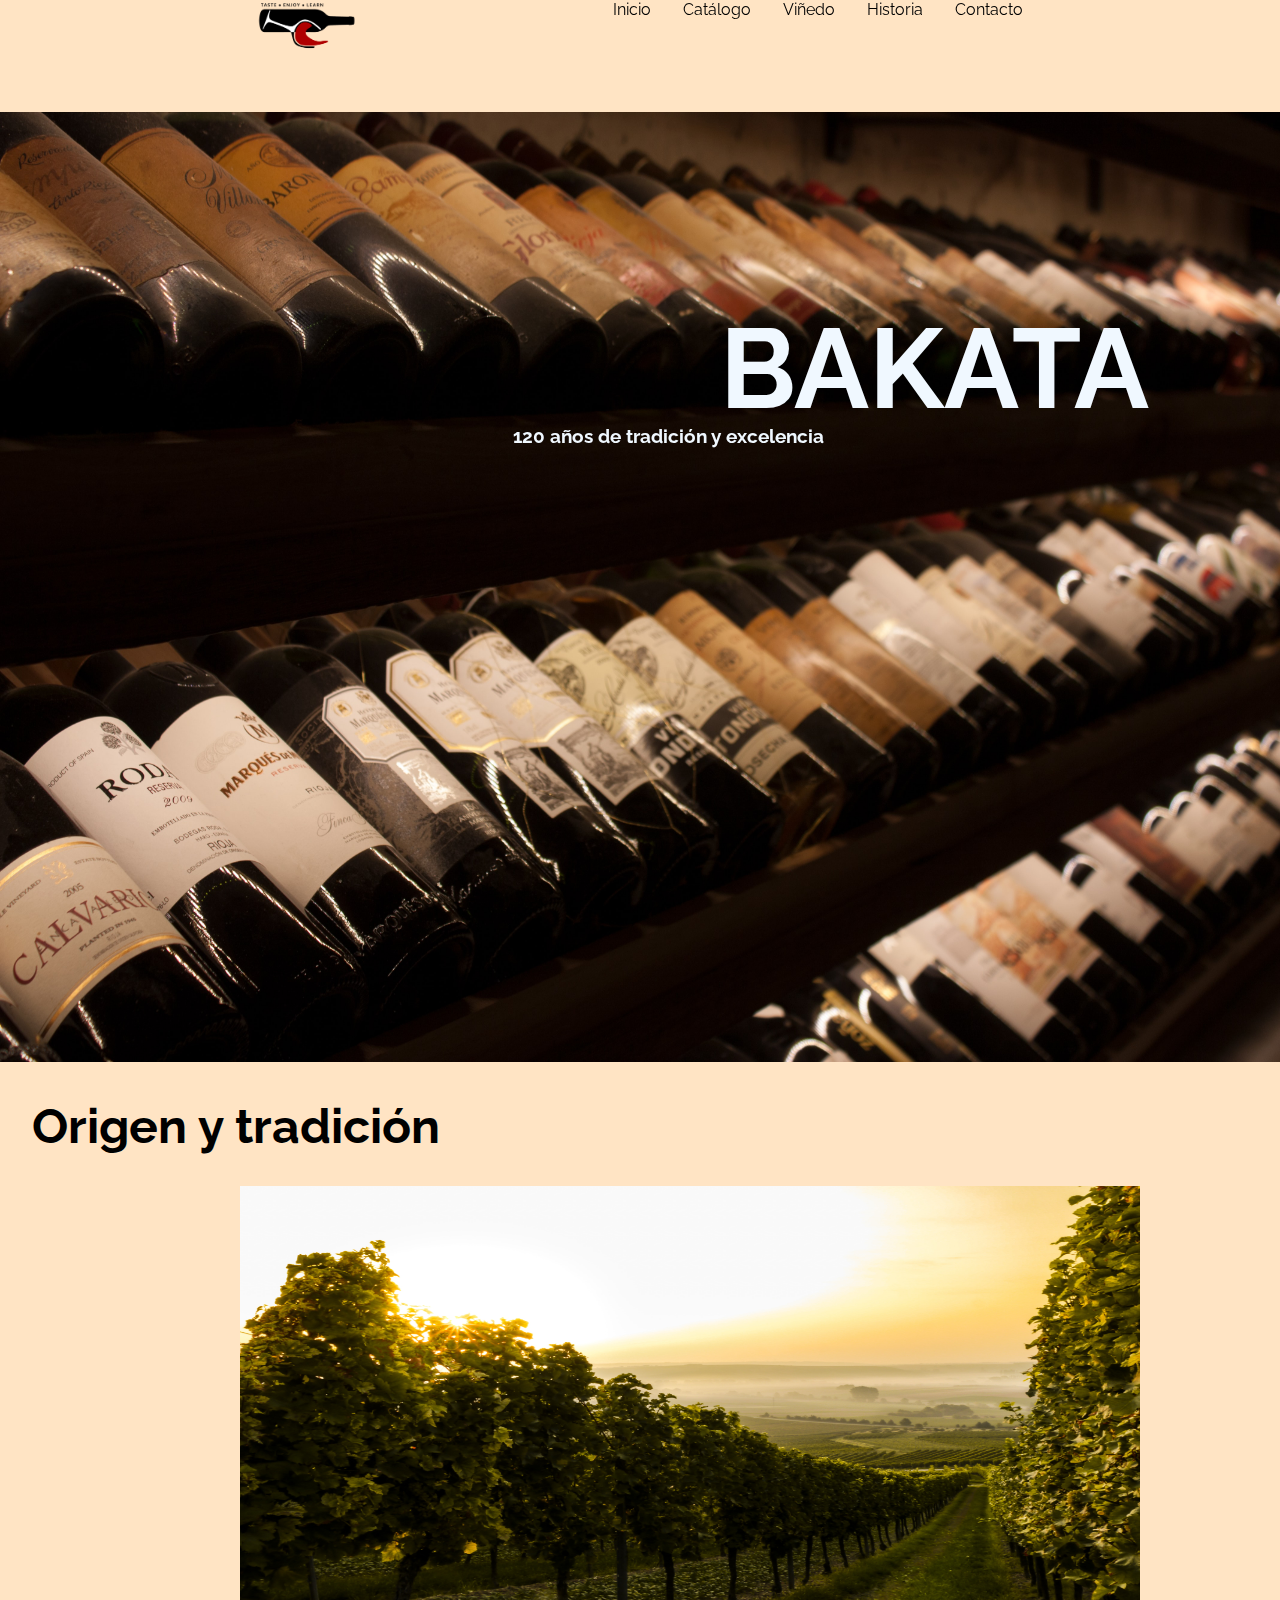
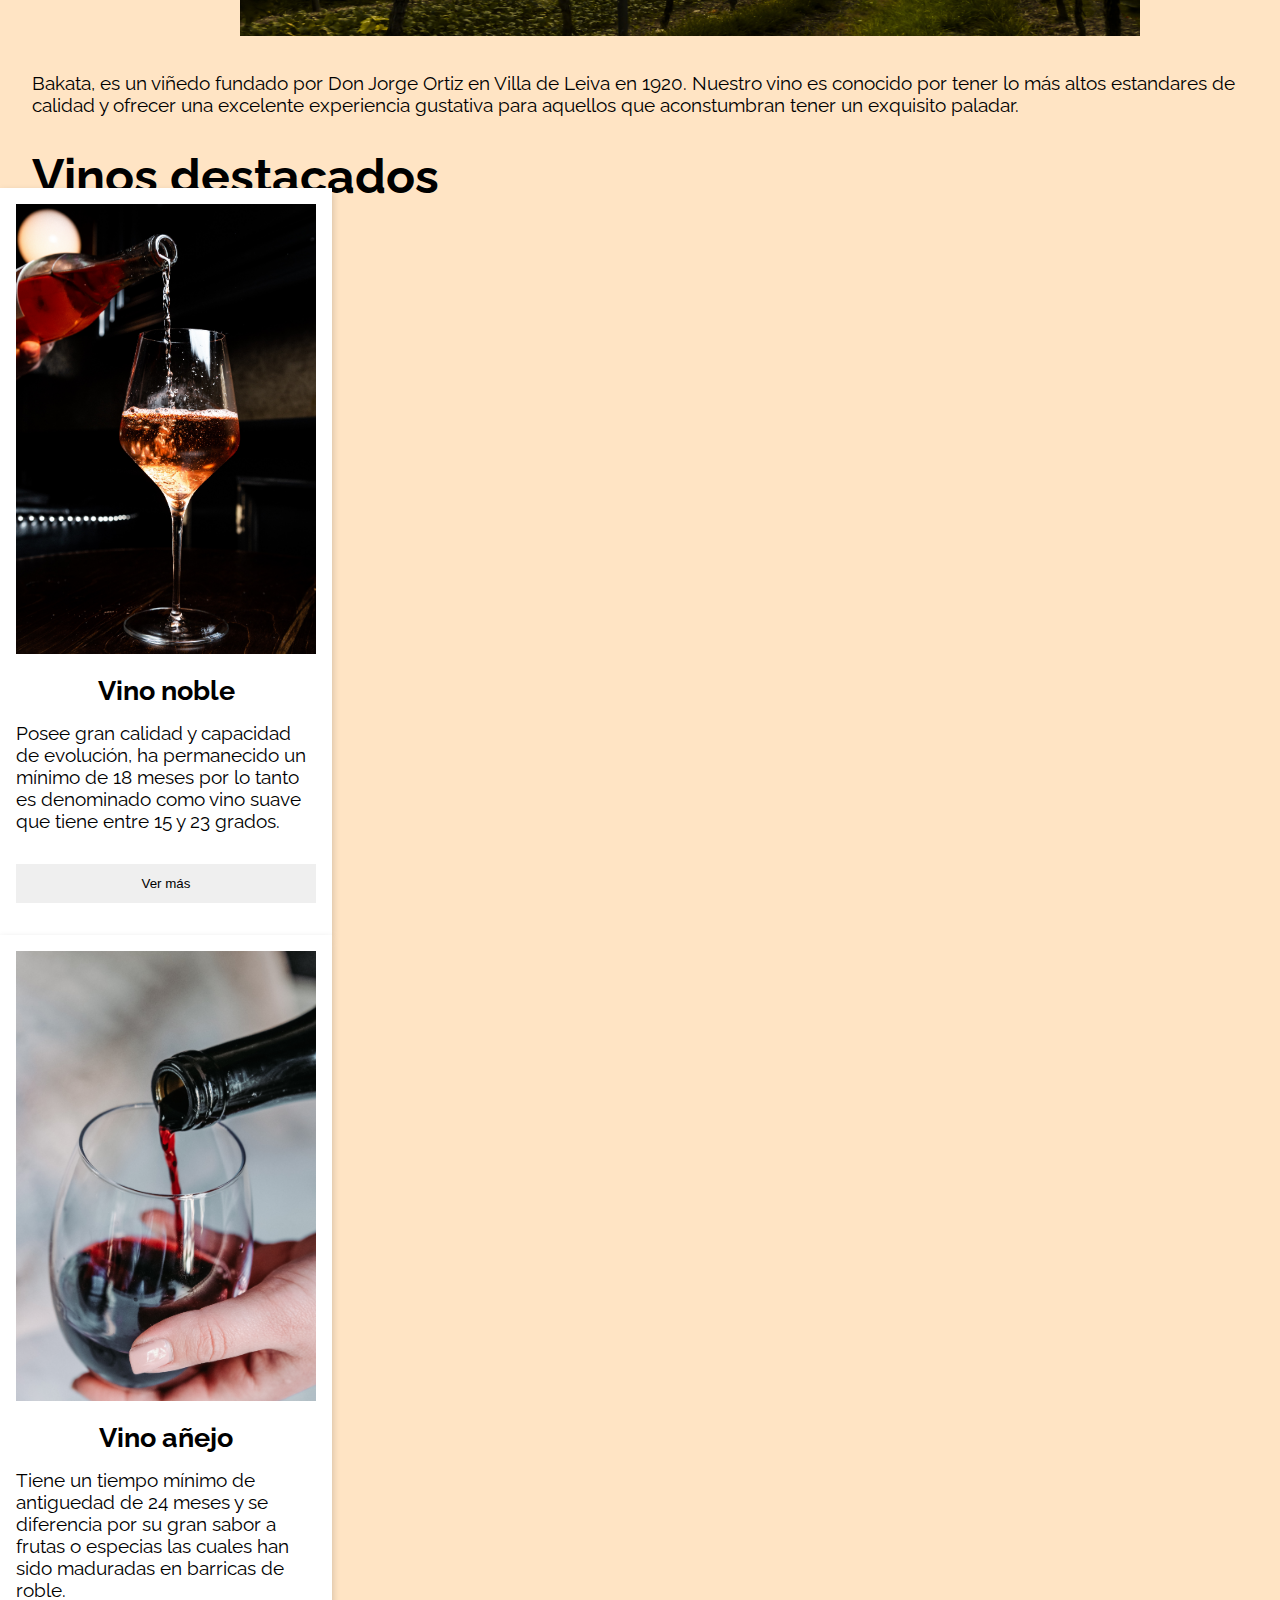
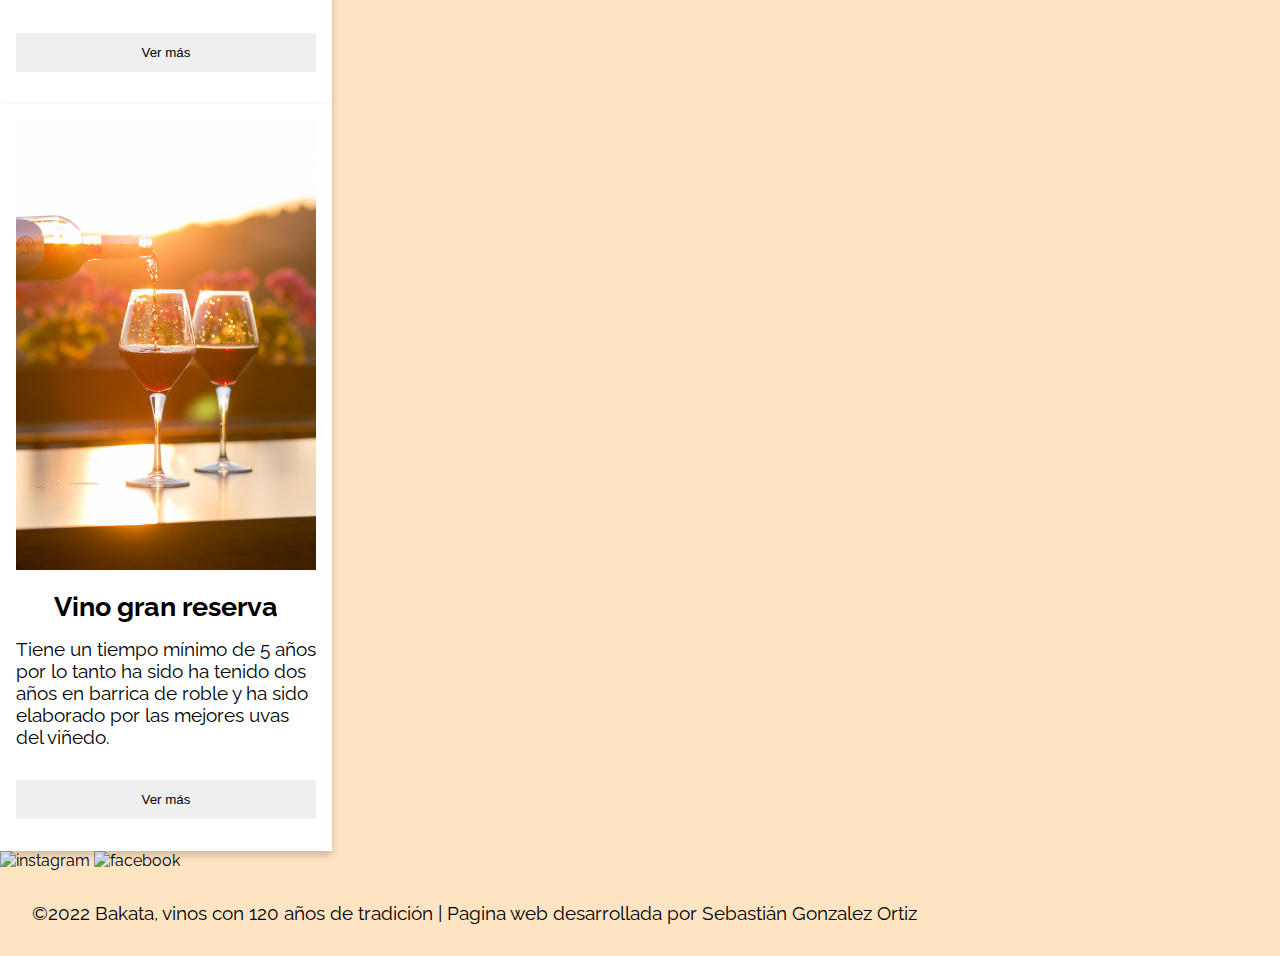
==== index.html @ 018863d0 "agregue todos los archivos a git" ====
<!DOCTYPE html>
<html lang="en">
<head>
    <meta charset="UTF-8">
    <meta http-equiv="X-UA-Compatible" content="IE=edge">
    <meta name="viewport" content="width=device-width, initial-scale=1.0">
   
    <!--icono en pestaña-->
    <link rel="shortcut icon" href="img/avataaars.png" type="image/x-icon">
    <!--Tipografía preterminada-->
    <link rel="preconnect" href="https://fonts.googleapis.com"><link rel="preconnect" href="https://fonts.gstatic.com" crossorigin>
    <link href="https://fonts.googleapis.com/css2?family=Raleway&display=swap" rel="stylesheet">
    <!--conf de css en sitio web-->
    <link rel="stylesheet" href="css/styles.css">
    <title>Vinos</title>

</head>

<body> <!--contenido de la web-->
    <header> 
        <a href="index.html">
            <img class="logo" src="img/logo.png" alt="Logo del vino bakata">
        </a>
        <nav> <!--menú de navegación-->
            <ul class="menu__nav">
                <li>
                    <a href="index.html">Inicio</a>
                </li>
                <li>
                    <a href="pages/catalogo.html">Catálogo</a>
                </li>
                <li>
                    <a href="pages/vinedo.html">Viñedo</a>
                </li>
                <li>
                    <a href="pages/historia.html">Historia</a>
                </li>
                <li>
                    <a href="pages/contacto.html">Contacto</a>
                </li>
            </ul>
        </nav>
    </header>

<main>
    <section class="hero"> <!--section hero-->
        <h1 class="hero__titulo">BAKATA</h1>
        <h3 class="hero__sub">120 años de tradición y excelencia</h3>    
        <img class="hero__img" src="img/1.bienvenidos.jpg" alt="foto de un vino de reserva">
    </section>
    
    <section> <!--section history-->
        <h2 class="history__h2">Origen y tradición</h2>
        <img class="history__img" src="img/2.fachada_vinedos.jpg" alt="fachada viñedo">
        <p>
            Bakata, es un viñedo fundado por Don Jorge Ortiz en Villa de Leiva en 1920. Nuestro vino es conocido por tener 
            lo más altos estandares de calidad y ofrecer una excelente experiencia gustativa para aquellos que aconstumbran tener
            un exquisito paladar.
        </p>
    </section>
    
    <section id="VinosDestacados"> <!--intro catalogo-->
        <h2 class="vino__h2">Vinos destacados</h2>
        
        <div class="card">
            <img class="card__imagen" src="img/4.vino_noble.jpg" alt="foto de un vino noble">
            <h3 class="card__titulo">Vino noble</h3>
            <p class="card__descripcion">
                Posee gran calidad y capacidad de evolución, ha permanecido un mínimo de 18 meses por lo tanto es denominado como vino suave
                que tiene entre 15 y 23 grados.
            </p>
            <button class="boton">Ver más</button>
        </div>
    
        <div class="card">
            <img class="card__imagen" src="img/5.vino_añejo.jpg" alt="foto de un vino añejo">
            <h3 class="card__titulo">Vino añejo</h3>
            <p class="card__descripcion" >
                Tiene un tiempo mínimo de antiguedad de 24 meses y se diferencia por su gran sabor a frutas o especias las cuales han sido
                maduradas en barricas de roble.
            </p>
            <button class="boton">Ver más</button>
        </div>
    
        <div class="card">
            <img class="card__imagen" src="img/6.vino_gran_reserva.jpg" alt="foto de un vino gran reserva">
            <h3 class="card__titulo">Vino gran reserva</h3>
            <p class="card__descripcion">
                Tiene un tiempo mínimo de 5 años por lo tanto ha sido ha tenido dos años en barrica de roble y ha sido elaborado por las mejores
                uvas del viñedo.
            </p>
            <button class="boton">Ver más</button>
        </div>
    </section>
</main>
    
<footer>
    <a href="https://www.instagram.com/" target="_blank">
        <img src="" alt="instagram">
    </a>
    
    <a href="https://www.facebook.com/" target="_blank">
        <img src="" alt="facebook">
    </a>
    <p>
        ©2022 Bakata, vinos con 120 años de tradición | Pagina web desarrollada por Sebastián Gonzalez Ortiz
    </p>    
</footer>
</body>
</html>
---- css/styles.css ----
/*-----------------------GUIDLINES-GENERALES----------------------------------*/
*{
  margin: 0;
  padding: 0;
}

nav, a {
  color: rgb(0, 0, 0);
}

a {
  text-decoration: none;
}

body {
  font-family: 'Raleway', sans-serif;
}

header {
  /*superpone la nav*/
  position: fixed;
  top: 0;
  width: 100%;
  z-index: 1;
  display: flex;
  justify-content: right;
  justify-content: space-evenly;
}

body {
  background-color: bisque;
}

p {
  font-family: 'Raleway', sans-serif;
  font-weight: normal;
  font-style: normal;
  font-size: 1.1667rem;
  margin: 2rem 2rem 2rem 2rem;
}
/*adaptación de imagen a la pantalla*/
img {
  max-width: 100%;
}

/*------------------------INDEX---------------------------------------------*/
/*------------------------HEADER----------------------------------*/
.menu__nav {
  display: flex;
  flex-wrap: wrap;
  text-align: center;
  list-style: none;
  gap: 2rem;
}

/* ccs boxmodeling
.menu__nav li {
  display: inline;
  margin-right: 2rem;
  margin-top: 80rem;
}
*/

.logo {
  display: block;
  margin: 0 auto;
  width: 100px;
}

/*-----------------------SECTION HERO----------------------------------*/
/*
.hero {
  position: relative;
}
*/
.hero__img {
  
  width: 1900px;
  height: 950px;
  margin-top: 7rem;
  position: relative;
  
}
.hero__sub {
  font-family: 'Raleway', sans-serif;
  font-weight: medium;
  font-style: normal;
  font-size: 1,6669rem;
  color: aliceblue;
  height: 3.125rem;  
  position: absolute; /*ERROR: NO IDENTIFICA EL LIMITE DE LA FOTO*/
  top: 50%;
  left: 42%;
  margin: -1.563rem 0 0 -1.563rem;
  z-index: 2;
}
.hero__titulo{
  color: aliceblue;
  font-family: 'Raleway', sans-serif;
  font-weight: bolder;
  font-style: normal;
  margin-top: 6rem;
  margin-left: 45rem;
  font-size: 7rem;
  display: inline-block;
  position: absolute;
  top: 23%;
  bottom: 42%;
  z-index: 1;
}

/*-----------------------SECTION HISTORY----------------------------------*/

.history__h2 {
  font-family: 'Raleway', sans-serif;
  font-weight: bolder;
  font-style: normal;
  font-size: 3rem;
  margin: 2rem 2rem 2rem 2rem;
}


.history__img{
  width: 900px;
  height: 450px;
  margin-left: 15rem;
}

/*-----------------------SECTION VINOS DESTACADOS----------------------------------*/
#VinosDestacados {
  display: flex;
  flex-direction: column;

  /*
  margin-top: 4rem;
  margin-bottom: 6rem;
  
  display: flex;
  flex-wrap: wrap;
  justify-content: left;
  gap: 3rem;
  */
}
.vino__h2 { /*ERROR: EL H2 LO TOMA COMO UN BLOQUE RECTANGULAR DE ESPACIO*/
  font-family: 'Raleway', sans-serif;
  font-weight: bolder;
  font-style: normal;
  font-size: 3rem;
  margin-left: 2rem;
  margin-bottom: -1rem;
}


/*-----------------------PAGINA CATÁLOGO-------------------------------------------------*/
/*-----------------------INTRO CATALOGO-----------------------------------*/

.catalogo__img {
  width: 1900px;
  height: 950px; 
  margin-top: 7rem;
  position: relative;
}
.catalogo__h2 {
  color: aliceblue;
  font-family: 'Raleway', sans-serif;
  font-weight: bolder;
  font-style: normal;
  margin-top: 6rem;
  margin-left: 45rem;
  font-size: 7rem;
  display: inline-block;
  position: absolute;
  top: 23%;
  bottom: 42%;
  z-index: 1;
}
.catalogo__text {
  
  width: 65rem;
  color: aliceblue;
  position: absolute; /*ERROR: NO IDENTIFICA EL LIMITE DE LA FOTO*/
  top: 50%;
  left: 26%;
  margin: -1.563rem 0 0 -1.563rem;
}



/*´´´´´´´´´´´´´´´´´´´´´´´´´´´ Class para etiquetas ´´´´´´´´´´´´´´´´´´´´´´´´´´*/
.texto1 {
  font-family: 'Raleway', sans-serif;
  font-weight: normal;
  font-style: normal;
  font-size: 1.1667rem;
}

.titulos {
  font-family: 'Raleway', sans-serif;
  font-weight: bolder;
  font-style: normal;
  font-size: 3rem;
  margin: 8rem 2rem 2rem 2rem;
}


.subtitulos {
  font-family: 'Raleway', sans-serif;
  font-weight: medium;
  font-style: normal;
  font-size: 1,6669rem;
  margin: 2rem 2rem 2rem 2rem;
}

/*´´´´´´´´´´´´´´´´´´´´´´´´´´´ Guidelines para card productos ´´´´´´´´´´´´´´´´´´´´´´´´´´*/


.card {
  background-color: rgb(255, 255, 255);
  box-shadow: 0 4px 8px 0 rgba(0, 0, 0, 0.2);
  text-align: left;
  font-family: 'Raleway', sans-serif;
  max-width: 300px;
  padding: 1rem 1rem 2rem 1rem;
  /* margin: 4rem 2rem; */
  position: relative;
}

.card__imagen {
  width: 300px;
}

.card__titulo {
  text-align: center;
  margin: 1rem 0;
  font-size: 1.6999rem;
}

.card__descripcion {
  font-family: 'Raleway', sans-serif;
  font-weight: normal;
  font-style: normal;
  font-size: 1.1667rem;
  margin: 1rem 0;
}

.card__antiguedad {
  font-family: 'Raleway', sans-serif;
  font-weight: normal;
  font-style: normal;
  font-size: 1.1667rem;
  margin: 1rem 0;
}

.card__tamano {
  font-family: 'Raleway', sans-serif;
  font-weight: normal;
  font-style: normal;
  font-size: 1.1667rem;
  margin: 1rem 0;
}

.card__precio {
  font-family: 'Raleway', sans-serif;
  font-weight: normal;
  font-style: normal;
  font-size: 1.1667rem;
  margin: 1rem 0;
}

.card__oferta{
  background-color: rgb(240, 233, 140);
  box-shadow: 0 4px 8px 0 rgba(0, 0, 0, 0.2);
  font-family: 'Raleway', sans-serif;
  font-weight: bolder;
  font-size: 1,10rem;
  position: absolute;
  top: -4px;
  right: -100px;
  height: 26px;
}

.boton {
  border: none;
  padding: 12px;
  width: 100%;
  text-align: center;
  cursor: pointer;
  margin-top: 1rem;
}



/*Colores*/
.white {
  color: white;
}

/*

@font-face {
  font-family: 'Raleway';
  src: url('../fonts/Raleway/Raleway-VariableFont_wght.ttf');
}

@font-face {
  font-family: 'Roboto_Slab';
  src: url('../fonts/Roboto_Slab/RobotoSlab-VariableFont_wght.ttf');
}


header {
  width: 100%;
  position: fixed;
  z-index: 100;
}
  
  nav {
    float: left;
  }
  
  nav ul {
    list-style: none;
    overflow: hidden; 
  }
  
  nav ul li {
    float: left;
    font-family: Arial, sans-serif;
    font-size: 16px;
  }
  nav ul li a {
    display: block;
    padding: 10px;
    color: black;
    text-decoration: none;
  }
  nav ul li:hover {
    background: #eeb75f;
  }
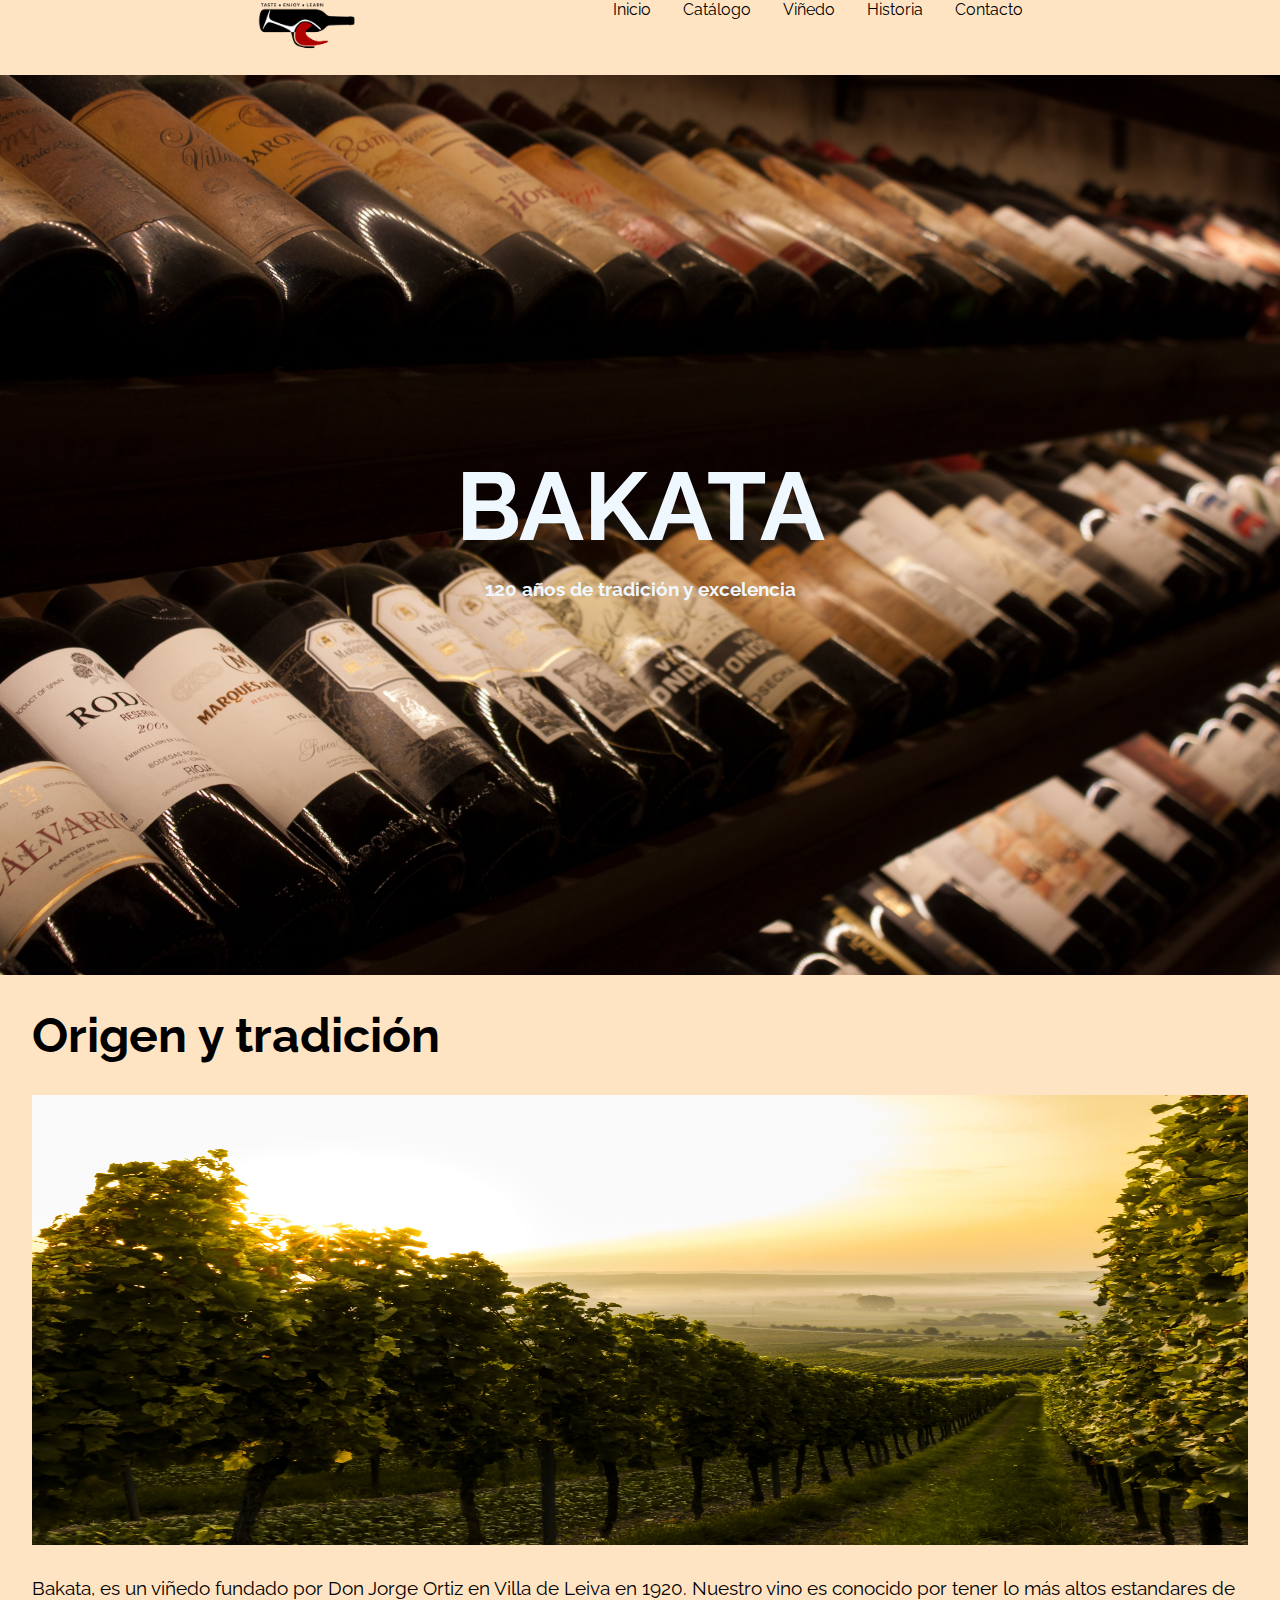
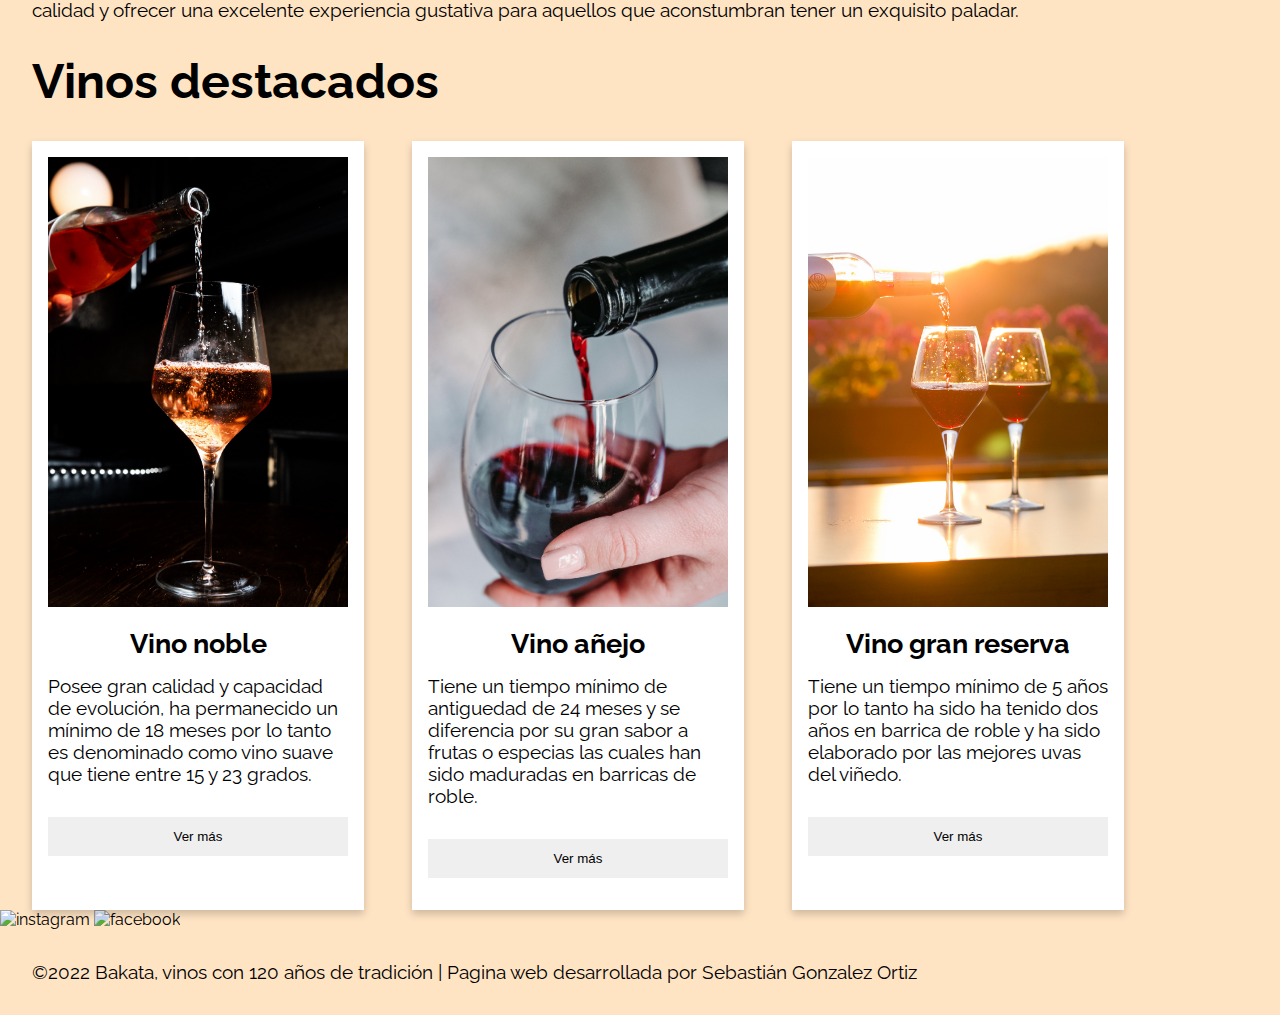
==== commit e98374cc: "correcionres realizadas en solucionar la fuente de la imagenes y agregar un responsive design a las " ====
--- a/index.html
+++ b/index.html
@@ -43,53 +43,61 @@
     </header>
 
 <main>
-    <section class="hero"> <!--section hero-->
-        <h1 class="hero__titulo">BAKATA</h1>
-        <h3 class="hero__sub">120 años de tradición y excelencia</h3>    
-        <img class="hero__img" src="img/1.bienvenidos.jpg" alt="foto de un vino de reserva">
+    <section id="hero"> <!--section hero-->
+        <div class="hero__container">
+            <div>
+                <h1 class="hero__container__title">BAKATA</h1>
+                <h3 class=hero__container__sub>120 años de tradición y excelencia</h3>
+            </div>
+        </div>
     </section>
     
     <section> <!--section history-->
-        <h2 class="history__h2">Origen y tradición</h2>
-        <img class="history__img" src="img/2.fachada_vinedos.jpg" alt="fachada viñedo">
-        <p>
-            Bakata, es un viñedo fundado por Don Jorge Ortiz en Villa de Leiva en 1920. Nuestro vino es conocido por tener 
-            lo más altos estandares de calidad y ofrecer una excelente experiencia gustativa para aquellos que aconstumbran tener
-            un exquisito paladar.
-        </p>
+        <div>
+            <h2 class="history__h2">Origen y tradición</h2>
+            <div class="flex">
+               <img class="history__img" src="img/2.fachada_vinedos.jpg" alt="fachada viñedo">
+                <p>
+                    Bakata, es un viñedo fundado por Don Jorge Ortiz en Villa de Leiva en 1920. Nuestro vino es conocido por tener 
+                    lo más altos estandares de calidad y ofrecer una excelente experiencia gustativa para aquellos que aconstumbran tener
+                    un exquisito paladar.
+                </p>
+            </div>
+        </div>
     </section>
     
-    <section id="VinosDestacados"> <!--intro catalogo-->
+    <section> <!--intro catalogo-->
         <h2 class="vino__h2">Vinos destacados</h2>
+        <div class="row">
+            <div class="card">
+                <img class="card__imagen" src="img/4.vino_noble.jpg" alt="foto de un vino noble">
+                <h3 class="card__titulo">Vino noble</h3>
+                <p class="card__descripcion">
+                    Posee gran calidad y capacidad de evolución, ha permanecido un mínimo de 18 meses por lo tanto es denominado como vino suave
+                    que tiene entre 15 y 23 grados.
+                </p>
+                <button class="boton">Ver más</button>
+            </div>
         
-        <div class="card">
-            <img class="card__imagen" src="img/4.vino_noble.jpg" alt="foto de un vino noble">
-            <h3 class="card__titulo">Vino noble</h3>
-            <p class="card__descripcion">
-                Posee gran calidad y capacidad de evolución, ha permanecido un mínimo de 18 meses por lo tanto es denominado como vino suave
-                que tiene entre 15 y 23 grados.
-            </p>
-            <button class="boton">Ver más</button>
-        </div>
-    
-        <div class="card">
-            <img class="card__imagen" src="img/5.vino_añejo.jpg" alt="foto de un vino añejo">
-            <h3 class="card__titulo">Vino añejo</h3>
-            <p class="card__descripcion" >
-                Tiene un tiempo mínimo de antiguedad de 24 meses y se diferencia por su gran sabor a frutas o especias las cuales han sido
-                maduradas en barricas de roble.
-            </p>
-            <button class="boton">Ver más</button>
-        </div>
-    
-        <div class="card">
-            <img class="card__imagen" src="img/6.vino_gran_reserva.jpg" alt="foto de un vino gran reserva">
-            <h3 class="card__titulo">Vino gran reserva</h3>
-            <p class="card__descripcion">
-                Tiene un tiempo mínimo de 5 años por lo tanto ha sido ha tenido dos años en barrica de roble y ha sido elaborado por las mejores
-                uvas del viñedo.
-            </p>
-            <button class="boton">Ver más</button>
+            <div class="card">
+                <img class="card__imagen" src="img/5.vino_añejo.jpg" alt="foto de un vino añejo">
+                <h3 class="card__titulo">Vino añejo</h3>
+                <p class="card__descripcion" >
+                    Tiene un tiempo mínimo de antiguedad de 24 meses y se diferencia por su gran sabor a frutas o especias las cuales han sido
+                    maduradas en barricas de roble.
+                </p>
+                <button class="boton">Ver más</button>
+            </div>
+        
+            <div class="card">
+                <img class="card__imagen" src="img/6.vino_gran_reserva.jpg" alt="foto de un vino gran reserva">
+                <h3 class="card__titulo">Vino gran reserva</h3>
+                <p class="card__descripcion">
+                    Tiene un tiempo mínimo de 5 años por lo tanto ha sido ha tenido dos años en barrica de roble y ha sido elaborado por las mejores
+                    uvas del viñedo.
+                </p>
+                <button class="boton">Ver más</button>
+            </div> 
         </div>
     </section>
 </main>
--- a/css/styles.css
+++ b/css/styles.css
@@ -20,7 +20,7 @@
 
 header {
   /*superpone la nav*/
-  position: fixed;
+  position: relative;
   top: 0;
   width: 100%;
   z-index: 1;
@@ -70,33 +70,131 @@
 }
 
 /*-----------------------SECTION HERO----------------------------------*/
+
+ /* .hero {
+  display: flex;
+  flex-wrap: wrap;
+}
+*/
+
+#hero {
+  width: 100%;
+  height: 100vh;
+  background: url("../img/1.bienvenidos.jpg") no-repeat center / cover;
+  color: aliceblue;
+}
+.hero__container {
+  width: 90%;
+  height: 100%;
+  max-width: 1200px;
+  margin: 0 auto;
+  display: flex;
+  align-items: center;
+  justify-content: center;
+  text-align: center;
+}
+.hero__container__title {
+  font-size: 6rem;
+  margin-bottom: 1rem;
+}
+.hero__container__sub {
+  font-size: 1.2rem;
+  max-width: 100%;
+}
+
+
+
+/*-----------------------SECTION HISTORY----------------------------------*/
+
+.flex {
+  display: flex;
+  flex-wrap: wrap;
+}
+
+.history__h2 {
+  font-family: 'Raleway', sans-serif;
+  font-weight: bolder;
+  font-style: normal;
+  font-size: 3rem;
+  margin: 2rem 2rem 2rem 2rem;
+}
+.history__img{
+  width: 1900px;
+  height: 450px;
+  margin-left: 2rem;
+  margin-right: 2rem;
+}
+/*-----------------------SECTION VINOS DESTACADOS----------------------------------*/
+.row {
+  display: flex;
+  flex-flow: row wrap;
+  justify-content: left;
+  margin-top: 3rem;
+  margin-left: 2rem;
+  gap: 3rem;
+
+  /*
+  margin-top: 4rem;
+  margin-bottom: 6rem;
+  
+  display: flex;
+  flex-wrap: wrap;
+  justify-content: left;
+  gap: 3rem;
+  */
+}
+.vino__h2 {
+  font-family: 'Raleway', sans-serif;
+  font-weight: bolder;
+  font-style: normal;
+  font-size: 3rem;
+  margin-left: 2rem;
+  margin-bottom: -1rem;
+}
+
+
+/*-----------------------PAGINA CATÁLOGO-------------------------------------------------*/
+/*-----------------------INTRO CATALOGO-----------------------------------*/
+
+#catalogo {
+  width: 100%;
+  height: 100vh;
+  background: url("../img/3.vinos destacados.jpg") no-repeat center / cover;
+  color: aliceblue;
+}
+
+.catalogo__container{
+  width: 90%;
+  height: 100%;
+  max-width: 1200px;
+  margin: 0 auto;
+  display: flex;
+  align-items: center;
+  justify-content: center;
+
+}
+
+.catalogo__container__title{
+  text-align: center;
+  font-size: 6rem;
+  margin-bottom: 1rem;
+  max-width: 100%;
+}
+.catalogo__container__text{
+  font-size: 1.2rem;
+  max-width: 100%;
+}
+
+
+
 /*
-.hero {
-  position: relative;
-}
-*/
-.hero__img {
-  
+.catalogo__img {
   width: 1900px;
-  height: 950px;
+  height: 950px; 
   margin-top: 7rem;
   position: relative;
-  
-}
-.hero__sub {
-  font-family: 'Raleway', sans-serif;
-  font-weight: medium;
-  font-style: normal;
-  font-size: 1,6669rem;
-  color: aliceblue;
-  height: 3.125rem;  
-  position: absolute; /*ERROR: NO IDENTIFICA EL LIMITE DE LA FOTO*/
-  top: 50%;
-  left: 42%;
-  margin: -1.563rem 0 0 -1.563rem;
-  z-index: 2;
-}
-.hero__titulo{
+}
+.catalogo__h2 {
   color: aliceblue;
   font-family: 'Raleway', sans-serif;
   font-weight: bolder;
@@ -109,84 +207,20 @@
   top: 23%;
   bottom: 42%;
   z-index: 1;
-}
-
-/*-----------------------SECTION HISTORY----------------------------------*/
-
-.history__h2 {
-  font-family: 'Raleway', sans-serif;
-  font-weight: bolder;
-  font-style: normal;
-  font-size: 3rem;
-  margin: 2rem 2rem 2rem 2rem;
-}
-
-
-.history__img{
-  width: 900px;
-  height: 450px;
-  margin-left: 15rem;
-}
-
-/*-----------------------SECTION VINOS DESTACADOS----------------------------------*/
-#VinosDestacados {
-  display: flex;
-  flex-direction: column;
-
-  /*
-  margin-top: 4rem;
-  margin-bottom: 6rem;
-  
-  display: flex;
-  flex-wrap: wrap;
-  justify-content: left;
-  gap: 3rem;
-  */
-}
-.vino__h2 { /*ERROR: EL H2 LO TOMA COMO UN BLOQUE RECTANGULAR DE ESPACIO*/
-  font-family: 'Raleway', sans-serif;
-  font-weight: bolder;
-  font-style: normal;
-  font-size: 3rem;
-  margin-left: 2rem;
-  margin-bottom: -1rem;
-}
-
-
-/*-----------------------PAGINA CATÁLOGO-------------------------------------------------*/
-/*-----------------------INTRO CATALOGO-----------------------------------*/
-
-.catalogo__img {
-  width: 1900px;
-  height: 950px; 
-  margin-top: 7rem;
-  position: relative;
-}
-.catalogo__h2 {
-  color: aliceblue;
-  font-family: 'Raleway', sans-serif;
-  font-weight: bolder;
-  font-style: normal;
-  margin-top: 6rem;
-  margin-left: 45rem;
-  font-size: 7rem;
-  display: inline-block;
-  position: absolute;
-  top: 23%;
-  bottom: 42%;
-  z-index: 1;
-}
+} 
+*/
+
+/*
 .catalogo__text {
-  
+  font-size: 1.1667rem;
   width: 65rem;
   color: aliceblue;
-  position: absolute; /*ERROR: NO IDENTIFICA EL LIMITE DE LA FOTO*/
+  position: absolute; 
   top: 50%;
   left: 26%;
   margin: -1.563rem 0 0 -1.563rem;
 }
-
-
+*/
 
 /*´´´´´´´´´´´´´´´´´´´´´´´´´´´ Class para etiquetas ´´´´´´´´´´´´´´´´´´´´´´´´´´*/
 .texto1 {
@@ -206,12 +240,33 @@
 
 
 .subtitulos {
+  display: flex;
+  flex-wrap: wrap;
   font-family: 'Raleway', sans-serif;
   font-weight: medium;
   font-style: normal;
-  font-size: 1,6669rem;
-  margin: 2rem 2rem 2rem 2rem;
-}
+  font-size: 2rem;
+  margin: 4rem 2rem 2rem 2rem;
+}
+
+/*´´´´´´´´´´´´´´´´´´´´´´´´´´´ mobile first´´´´´´´´´´´´´´´´´´´´´´´´´´´´´´´´´´´´´´*/
+@media only screen and (max-width:768px){
+  html {
+    font-size: 10px;
+  }
+}
+
+/*.grid{
+  display: grid;  
+  grid-template-columns: repeat(12, 1fr); */
+
+/*  width: 100%;
+  max-width: 1100px;
+  height: 100%;
+  margin: auto;
+  gap: 10px;
+  overflow: hidden; */
+
 
 /*´´´´´´´´´´´´´´´´´´´´´´´´´´´ Guidelines para card productos ´´´´´´´´´´´´´´´´´´´´´´´´´´*/
 
@@ -223,7 +278,6 @@
   font-family: 'Raleway', sans-serif;
   max-width: 300px;
   padding: 1rem 1rem 2rem 1rem;
-  /* margin: 4rem 2rem; */
   position: relative;
 }
 
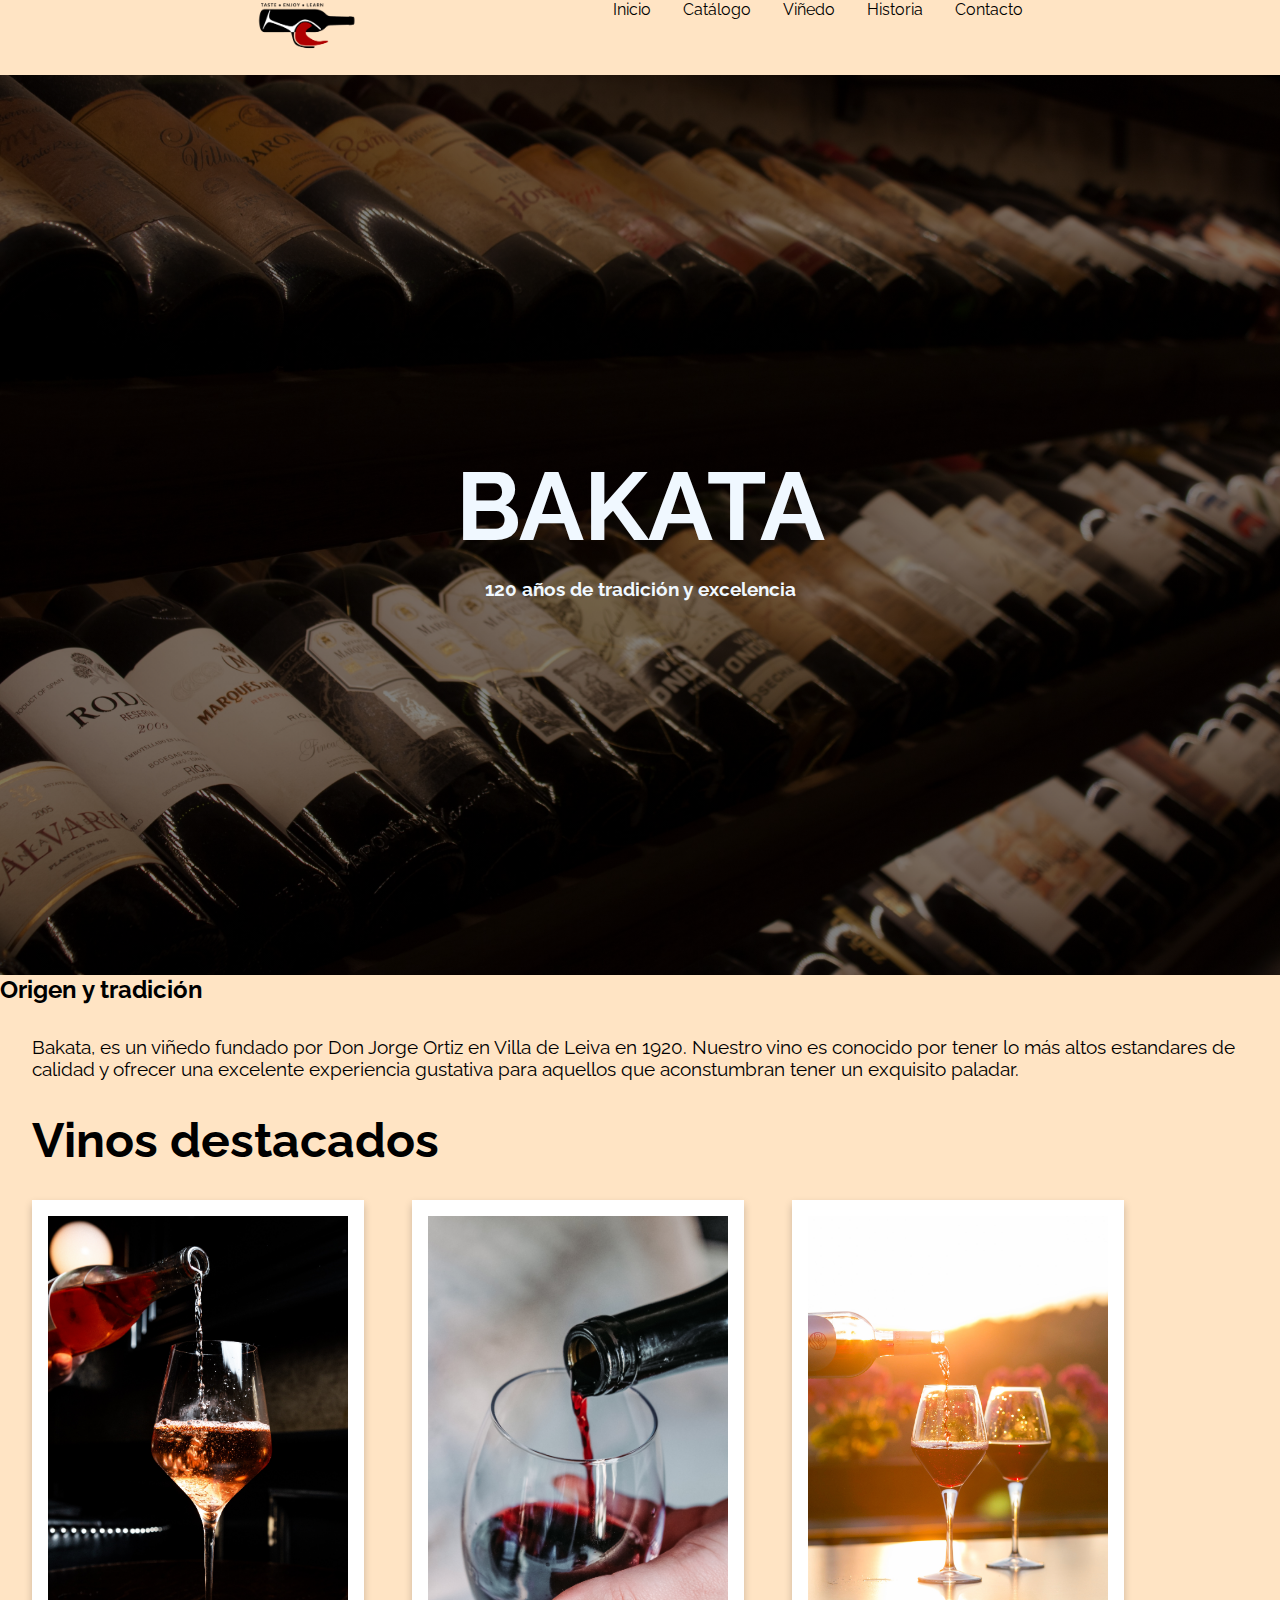
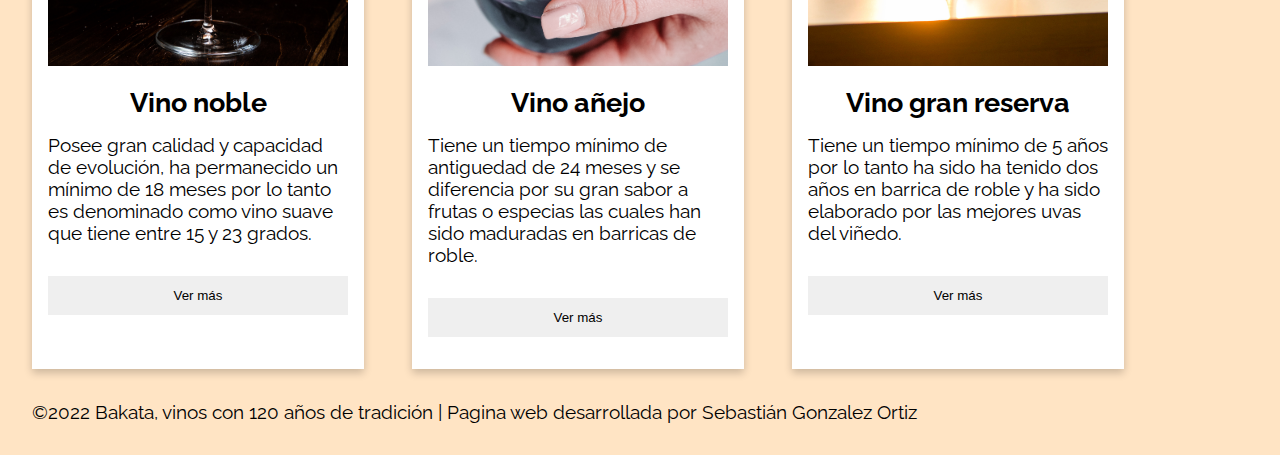
==== commit 40b07cab: "eliminamos iconos en footer" ====
--- a/index.html
+++ b/index.html
@@ -52,11 +52,12 @@
         </div>
     </section>
     
-    <section> <!--section history-->
-        <div>
-            <h2 class="history__h2">Origen y tradición</h2>
-            <div class="flex">
-               <img class="history__img" src="img/2.fachada_vinedos.jpg" alt="fachada viñedo">
+    <section id="history"> <!--section history-->
+       
+        <div class="history__container">
+            <div class="history__img"></div>
+            <div class="history___text">
+                <h2>Origen y tradición</h2>
                 <p>
                     Bakata, es un viñedo fundado por Don Jorge Ortiz en Villa de Leiva en 1920. Nuestro vino es conocido por tener 
                     lo más altos estandares de calidad y ofrecer una excelente experiencia gustativa para aquellos que aconstumbran tener
@@ -64,6 +65,24 @@
                 </p>
             </div>
         </div>
+       
+       
+        <!--
+        <div class="history__img">
+            <img class="history__img" src="img/5.vino_añejo.jpg" alt="fachada viñedo">
+        </div>
+        
+        <div class="history__h2">
+            <h2>Origen y tradición</h2>
+        </div>
+        <div class="history__text">
+            <p>
+                Bakata, es un viñedo fundado por Don Jorge Ortiz en Villa de Leiva en 1920. Nuestro vino es conocido por tener 
+                lo más altos estandares de calidad y ofrecer una excelente experiencia gustativa para aquellos que aconstumbran tener
+                un exquisito paladar.
+            </p>
+        </div>
+        -->
     </section>
     
     <section> <!--intro catalogo-->
@@ -103,13 +122,6 @@
 </main>
     
 <footer>
-    <a href="https://www.instagram.com/" target="_blank">
-        <img src="" alt="instagram">
-    </a>
-    
-    <a href="https://www.facebook.com/" target="_blank">
-        <img src="" alt="facebook">
-    </a>
     <p>
         ©2022 Bakata, vinos con 120 años de tradición | Pagina web desarrollada por Sebastián Gonzalez Ortiz
     </p>    
--- a/css/styles.css
+++ b/css/styles.css
@@ -80,7 +80,12 @@
 #hero {
   width: 100%;
   height: 100vh;
-  background: url("../img/1.bienvenidos.jpg") no-repeat center / cover;
+  background: linear-gradient(
+    0deg, 
+    rgba(0,0,0,0.5),
+    rgba(0,0,0,0.5)
+  ) 
+  ,url("../img/1.bienvenidos.jpg") no-repeat center / cover;
   color: aliceblue;
 }
 .hero__container {
@@ -106,9 +111,13 @@
 
 /*-----------------------SECTION HISTORY----------------------------------*/
 
-.flex {
-  display: flex;
-  flex-wrap: wrap;
+
+
+
+/*
+#history {
+  display: flex;
+  justify-content: center;
 }
 
 .history__h2 {
@@ -118,12 +127,32 @@
   font-size: 3rem;
   margin: 2rem 2rem 2rem 2rem;
 }
-.history__img{
-  width: 1900px;
+
+.history__text {
+  font-family: 'Raleway', sans-serif;
+  font-weight: normal;
+  font-style: normal;
+  font-size: 1.1667rem;
+  width: 50%;
+  max-width: 600px;
+  text-align: initial;
+  padding: 0px 30px;
+}
+
+.history__img {
+  background-size: cover;
+  background-position: center;
+  width: 50%;
+  height: 500px;
+  /*
+  max-width: 45%;
   height: 450px;
-  margin-left: 2rem;
+  
+  margin-left: 1rem;
   margin-right: 2rem;
 }
+
+*/
 /*-----------------------SECTION VINOS DESTACADOS----------------------------------*/
 .row {
   display: flex;
@@ -159,7 +188,7 @@
 #catalogo {
   width: 100%;
   height: 100vh;
-  background: url("../img/3.vinos destacados.jpg") no-repeat center / cover;
+  background: url("../img/3.vinos\ destacados.jpg") no-repeat center / cover;
   color: aliceblue;
 }
 
@@ -169,18 +198,18 @@
   max-width: 1200px;
   margin: 0 auto;
   display: flex;
+  flex-direction: column;
   align-items: center;
   justify-content: center;
-
 }
 
 .catalogo__container__title{
-  text-align: center;
   font-size: 6rem;
-  margin-bottom: 1rem;
+  margin-top: 1rem;
   max-width: 100%;
 }
 .catalogo__container__text{
+  font-weight: medium;
   font-size: 1.2rem;
   max-width: 100%;
 }
@@ -249,10 +278,11 @@
   margin: 4rem 2rem 2rem 2rem;
 }
 
+/*´´´´´´´´´´´´´´´´´´´´´´´´´´´ Media Queries´´´´´´´´´´´´´´´´´´´´´´´´´´´´´´´´´´´´´´*/
 /*´´´´´´´´´´´´´´´´´´´´´´´´´´´ mobile first´´´´´´´´´´´´´´´´´´´´´´´´´´´´´´´´´´´´´´*/
 @media only screen and (max-width:768px){
   html {
-    font-size: 10px;
+    font-size: 80%;
   }
 }
 
